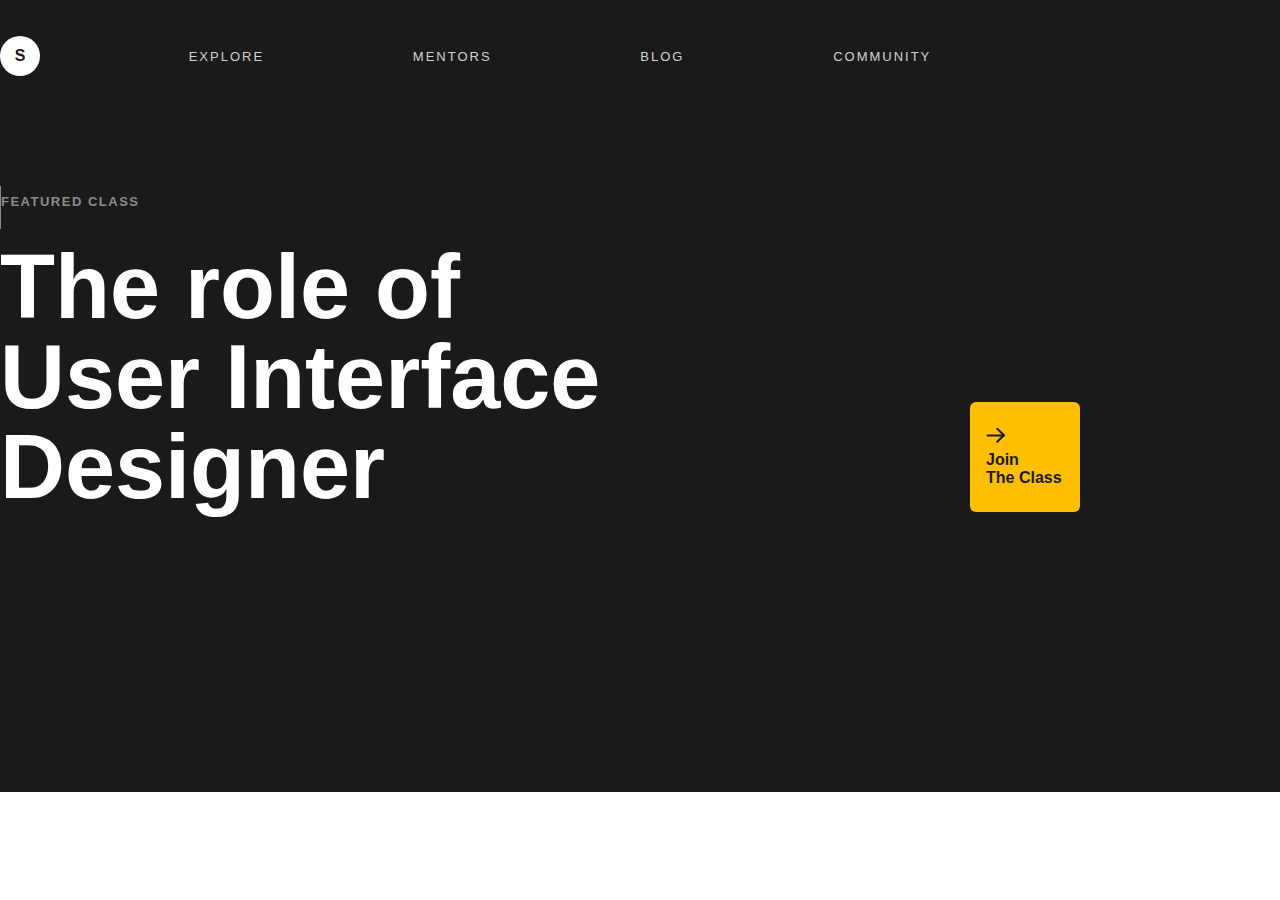
==== index.html @ 97f4c4f5 "create navigation block" ====
<!DOCTYPE html>
<html lang="en">
<head>
    <meta charset="UTF-8">
    <meta name="viewport" content="width=device-width, initial-scale=1.0">
    <title>Document</title>
    <link rel="stylesheet" href="style.css">
</head>
<body>
    <header class="header">
        <div class="container">
            <nav class="navigation">
                <a href="" class="logo">S</a>
                <ul class="navigation-holder">
                    <li class="nav-links">
                        <a href="#">Explore</a>
                    </li>
                    <li class="nav-links">
                        <a href="#">Mentors</a>
                    </li>
                    <li class="nav-links">
                        <a href="#">Blog</a>
                    </li>
                    <li class="nav-links">
                        <a href="#">Community</a>
                    </li>
                </ul>
            </nav>
           
            <section class="header-title">
                <span class="header-subtitle-text">featured class</span>
                <h1 class="header-title-text">
                    The role of
                    User Interface
                    Designer
                </h1>

                <a href="#" class="join">
                    <img src="img/img/icons/arrow.svg" alt="">
                    <span class="join-text">Join <br> The Class</span>
                </a>
            </section>
        </div>
    </header>
    
</body>
</html>
---- style.css ----
*{
    box-sizing: border-box;
    margin: 0;
    font-family: Arial, Helvetica, sans-serif;
}
.container {
    max-width: 1080px;
    margin: 0;
}

/*HEADER*/
.header {
background-color: #1A1A1A;
padding-top: 36px;
padding-bottom: 200px;
}
.navigation {
    display: flex;
    justify-content: space-between;
    align-items: center;
}
.logo {
    width: 40px;
    height: 40px;
    border-radius: 50%;
    background-color: #fff;
    display: flex;
    justify-content: center;
    align-items: center;
    text-decoration: none ;
    color: #1a1a1a;
    font-weight: bold;
}
.navigation-holder {
    list-style-type: none;
    padding: 0;
    display: flex;
    flex-grow: 1;
    justify-content: space-evenly;
}
.nav-links a {
    text-decoration: none;
    color: #D1D1D1;
    text-transform: uppercase;
    letter-spacing: 2px;
    font-size: 13px;
} 

.header-title {
    margin-top: 110px;
    margin-bottom: 80px;
    position: relative;
}
.header-subtitle-text {
    display: inline-block;
    border-left: 1px solid #8c8c8c;
    padding: 8px 0px 20px;
    color: #8c8c8c;
    font-weight: bold;
    text-transform: uppercase;
    font-size: 13px;
    letter-spacing: 1.5px;
    margin-bottom: 13px;
}
.header-title-text {
    font-size: 90px;
    font-weight: bold;
    color: #fff;
    max-width: 620px;
    line-height: 1;
}

.join {
    background-color: #febe02;
    position: absolute;
    right: 0;
    bottom: 0;
    width: 110px;
    height: 110px;
    padding: 16px;
    display: flex;
    flex-direction: column;
    justify-content: space-evenly;
    align-items: flex-start;
    text-decoration: none;
    color: #1A1A1A;
    font-weight: bold;
    border-radius: 6px;
}
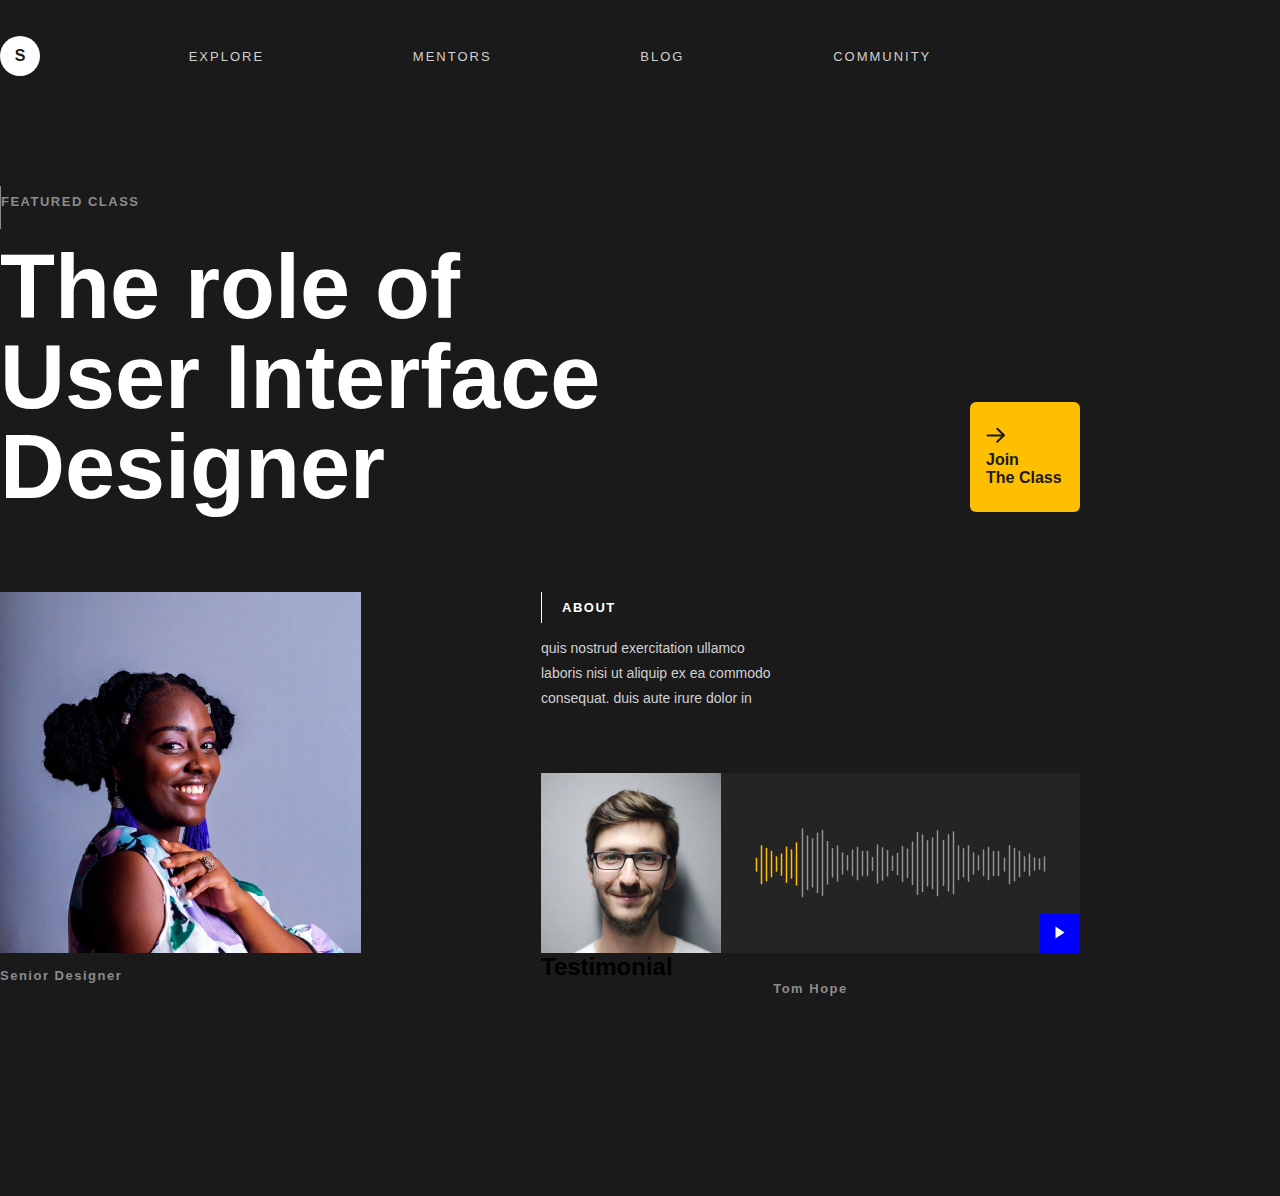
==== commit f04edbbb: "finisheader" ====
--- a/index.html
+++ b/index.html
@@ -40,6 +40,39 @@
                     <span class="join-text">Join <br> The Class</span>
                 </a>
             </section>
+            <section class="header-info-block">
+                <div class="card-info">
+                    <img src="img/img/girl-avatar.png" alt="" class="card-info-img">
+                    <h2 class="info-title">
+                        <span class="info-subtitle">Senior Designer</span>
+                    </h2>          
+                </div>
+
+                <div class="card-about">  
+                    <div class="about-text-wrapper">
+                        <span class="about-subtitle-text">About</span>
+                        <p class="about-desc">
+                            quis nostrud exercitation ullamco
+                            laboris nisi ut aliquip ex ea commodo
+                            consequat. duis aute irure dolor in
+                        </p>
+                    </div> 
+                    
+                    <div class="audio-block">  
+                        <img src="img/img/man-avatar.png" alt=""  >
+                        <div class="audio-container">
+                            <img src="img/img/audio.png" class="audio-track" alt="">
+                            <a href="#" class="play-btn">
+                                <img src="img/img/icons/play.svg" alt="">
+                            </a>
+                        </div>   
+                                   
+                    </div>
+
+                    <h2 class="about-titile">Testimonial</h2>
+                    <span class="about-subtitle">Tom Hope</span>
+                </div>
+            </section>
         </div>
     </header>
     
--- a/style.css
+++ b/style.css
@@ -86,4 +86,92 @@
     color: #1A1A1A;
     font-weight: bold;
     border-radius: 6px;
+}
+
+.header-info-block {
+    display: flex;
+    justify-content: space-between;
+}
+.card-info {
+    max-width: 361px;
+}
+
+.card-info-img {
+    display:flex;
+}
+.info-title{
+    font-size: 20px;
+    font-weight: bold;
+    color: #fff;
+    letter-spacing: 0.5px;
+    margin-top: 15px;
+    margin-bottom: 4px;
+}
+.info-subtitle {
+    font-size: 13px;
+    color: #8c8c8c;
+    font-weight: bold;
+    letter-spacing: 1.5px;
+    display: block;
+}
+
+.about-subtitle-text {
+    display: inline-block;
+    border-left: 1px solid #fff;
+    padding: 8px 0 8px 20px;
+    color: #fff;
+    font-weight: bold;
+    text-transform: uppercase;
+    font-size: 13px;
+    letter-spacing: 1.5px;
+    margin-bottom: 13px;
+}
+.about-desc {
+    color: #D1D1D1;
+    max-width: 240px;
+    font-size: 14px;
+    line-height: 1.8;
+}
+
+.audio-block {
+    background-color: #242424;
+    display: flex;
+    margin-top: 61px;
+}
+.audio-container {
+    display: flex;
+    align-items: center;
+    justify-content: center;
+    flex: 1;
+    position: relative;
+    padding: 0 34px;
+}
+.play-btn {
+    display: flex;
+    background-color: blue;
+    width: 40px;
+    height: 40px;
+    align-items: center;
+    justify-content: center;
+    position: absolute;
+    right: 0;
+    bottom: 0;
+}
+
+.about-title {
+    font-size: 20px;
+    font-weight: bold;
+    color: #fff;
+    letter-spacing: 0.5px;
+    margin-bottom: 4px;
+    margin-top: 15px;
+    text-align: center;
+}
+.about-subtitle {
+    font-size: 13px;
+    color: #8c8c8c;
+    font-weight: bold;
+    letter-spacing: 1.5px;
+    text-align: center;
+    display: block;
 }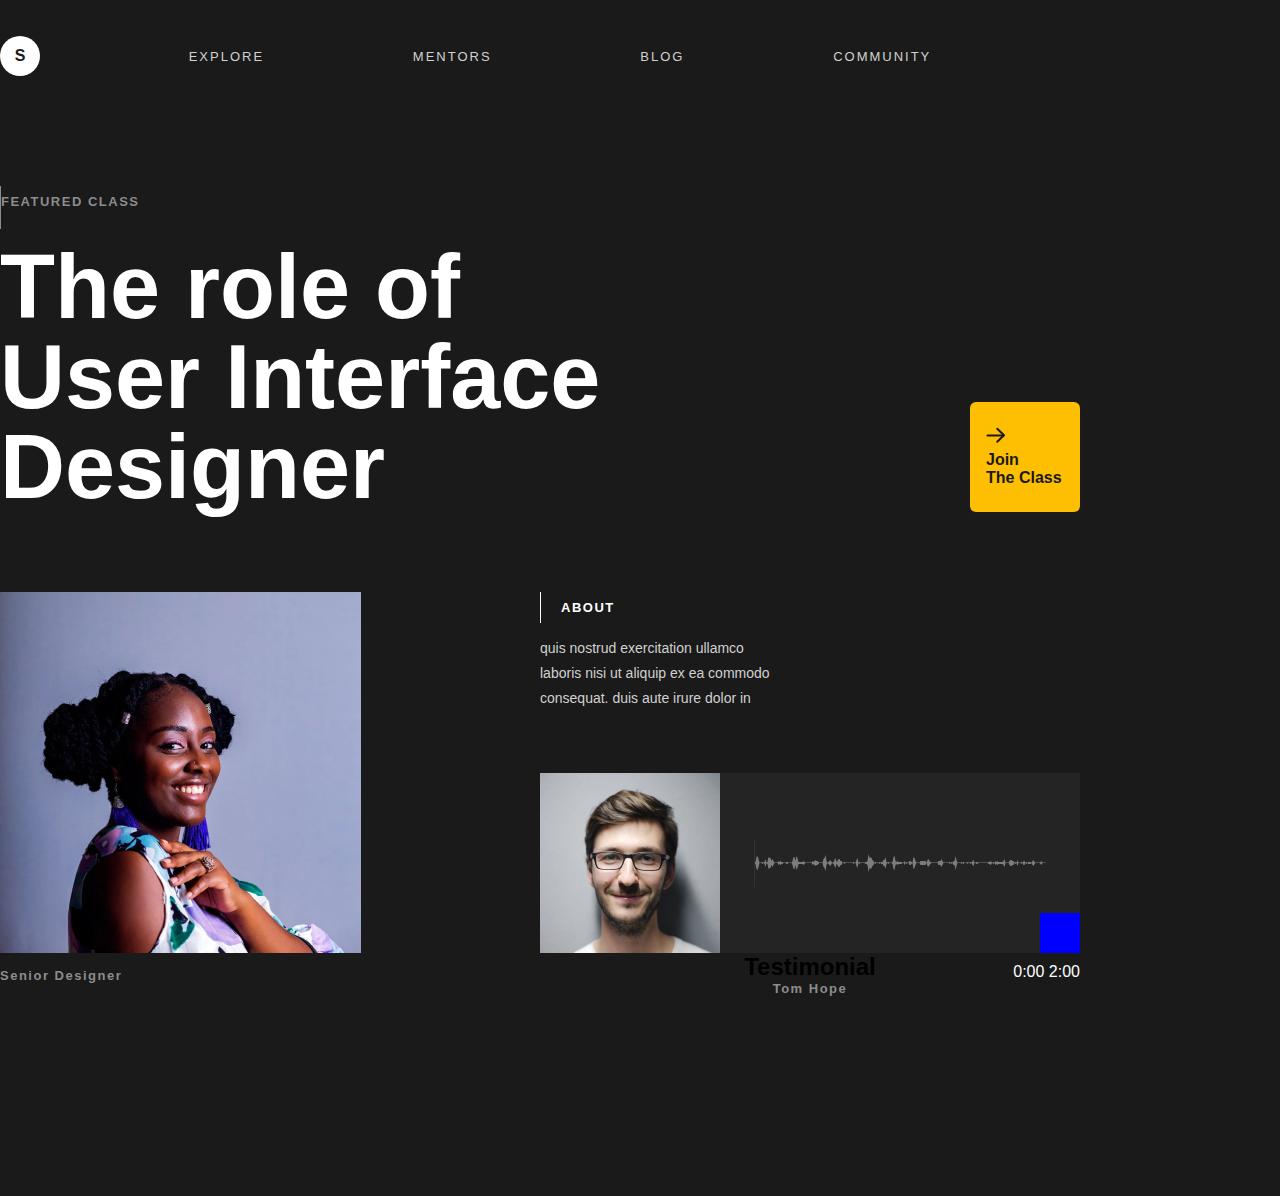
==== commit 6b5a2432: "finish" ====
--- a/index.html
+++ b/index.html
@@ -58,23 +58,35 @@
                         </p>
                     </div> 
                     
-                    <div class="audio-block">  
-                        <img src="img/img/man-avatar.png" alt=""  >
-                        <div class="audio-container">
-                            <img src="img/img/audio.png" class="audio-track" alt="">
-                            <a href="#" class="play-btn">
-                                <img src="img/img/icons/play.svg" alt="">
-                            </a>
-                        </div>   
-                                   
-                    </div>
+<div class="audio-holder">  <div class="audio-block">  
+    <img src="img/img/man-avatar.png" alt=""  >
+    <div class="audio-container">
+        <div class="audio-detail">
+            <div class="control">
+                <i class="fi-rr-play" id="playPause"></i>
+            </div>
+            <div id="wave"></div>
+        </div>    
+    </div>   
+</div>
+<div class="audio-author">
+  <div>
+<h2 class="about-titile">Testimonial</h2>
+<span class="about-subtitle">Tom Hope</span>
+</div>
+<div class="time">
+    <span id="current">0:00</span>
+    <span id="duration">0:00</span>
+</div>
+</div>
+</div>
 
-                    <h2 class="about-titile">Testimonial</h2>
-                    <span class="about-subtitle">Tom Hope</span>
+                  
                 </div>
             </section>
         </div>
     </header>
-    
+    <script src="wavesurfer.js"></script>
+    <script src="media.js"></script>
 </body>
 </html>--- a/style.css
+++ b/style.css
@@ -1,3 +1,4 @@
+@import url(https://cdn-uicons.flaticon.com/uicons-regular-rounded/css/uicons-regular-rounded.css);
 *{
     box-sizing: border-box;
     margin: 0;
@@ -174,4 +175,37 @@
     letter-spacing: 1.5px;
     text-align: center;
     display: block;
+}
+.audio-holder {
+    width: 540px;
+}
+.audio-detail {
+    flex: 1;
+}
+.control {
+    position: absolute;
+    right: 0;
+    bottom: 0;
+}
+.control i {
+    width: 40px;
+    height: 40px;
+    display: flex;
+    justify-content: center;
+    align-items: center;
+    font-size: 1.25rem;
+    background-color: blue;
+    color: white;
+    cursor: pointer;
+}
+.audio-author {
+    display: flex;
+    justify-content: center;
+    position: relative;
+}
+.time{
+    color: #fff;
+    position: absolute;
+    top: 10px;
+    right: 0;
 }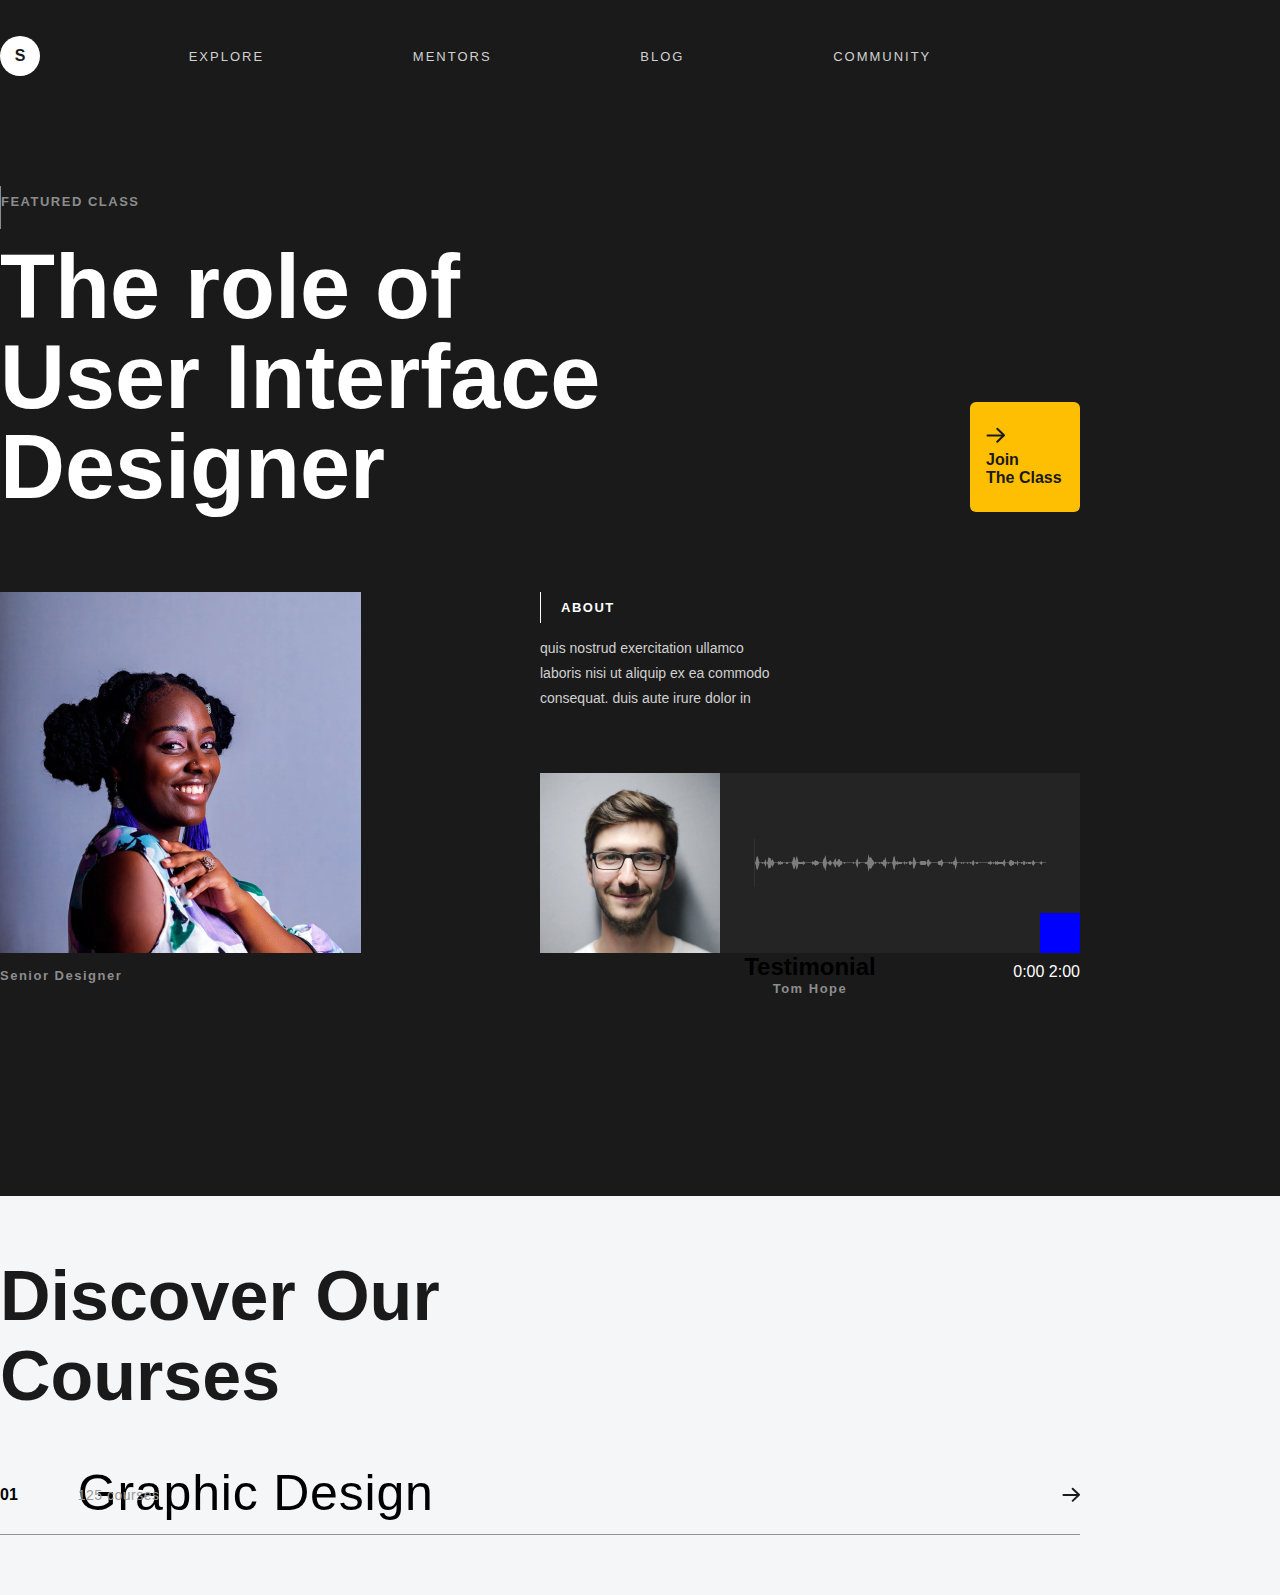
==== commit e18c4644: "finish" ====
--- a/index.html
+++ b/index.html
@@ -10,7 +10,8 @@
     <header class="header">
         <div class="container">
             <nav class="navigation">
-                <a href="" class="logo">S</a>
+                <a href="/" class="logo">S</a>
+                <a href="/" class="mob-btn">=</a>
                 <ul class="navigation-holder">
                     <li class="nav-links">
                         <a href="#">Explore</a>
@@ -86,6 +87,26 @@
             </section>
         </div>
     </header>
+    <footer class="footer">
+        <div class="container">
+            <section class="courses-info">
+                <h1 class="course-info-title">Discover Our <br> Courses</h1>
+
+                <section class="footer-row">
+                    <div class="left-block">
+                        <h4 class="course-number">01</h4>
+                        <div class="course-block">
+                            <h2 class="course-name">Graphic Design</h2>
+                            <span class="course-count">125 courses</span>
+                        </div>
+                    </div>
+                    <img src="img/img/icons/arrow.svg" width="18" alt="">
+                </section>
+
+            </section>
+        </div>
+    </footer>
+
     <script src="wavesurfer.js"></script>
     <script src="media.js"></script>
 </body>
--- a/style.css
+++ b/style.css
@@ -208,4 +208,141 @@
     position: absolute;
     top: 10px;
     right: 0;
+}
+/*footer*/
+.footer {
+    background-color: #F5F6F8;
+    padding: 60px 0;
+}
+.course-info-title {
+    font-weight: 600;
+    font-size: 70px;
+    color: #1A1A1A;
+    padding-bottom: 40px;
+}
+.footer-row {
+    display: flex;
+    justify-content: space-between;
+    align-items: center;
+    border-bottom: 1px solid #939495;
+    padding: 30px 0;
+}
+.left-block {
+    display: flex;
+    align-items: center;
+}
+.corse-number {
+    font-style: normal;
+    font-weight: 600;
+    font-size: 25px;
+    color: #a2a2a4;
+}
+.course-block {
+    margin-left: 60px;
+    line-height: 1.5px;
+}
+.course-name {
+    font-style: normal;
+    font-weight: 400;
+    font-size: 50px;
+    letter-spacing: 0.8px;
+    color: #000000;
+}
+.course-count {
+    font-style: normal;
+    font-weight: 400;
+    font-size: 14px;
+    letter-spacing: 0.5px;
+    color: #9a9a9b;
+}
+@media (max-width: 1120px) {
+.container {
+    padding: 0 20px;
+}
+}
+@media (max-width: 992px){
+.header-info-block{
+    flex-direction: column;
+}
+.card-about{
+    align-self: flex-end;
+}
+.audio-container {
+    order: -1;
+}
+.course-row {
+    flex-wrap: wrap;
+    margin-bottom: 0;
+}
+.course-card{
+    display: flex;
+    margin-bottom: 60px;
+}
+.card-big, .card-small {
+    width: 100%;
+}
+.img-container, .info-container {
+    width: 50%;
+}
+.img-card-1, .img-card-3{
+    margin-right: 40px;
+}
+.img-card-2, .img-card-4 {
+    order: 2;
+    margin-left: 40px;
+}
+}
+@media (max-width: 756px) {
+    .course-card {
+        flex-direction: column;
+    }
+    .img-card-1 , .img-card-3, .img-card-2 , .img-card-4 {
+        margin: 0;
+    }
+    .img-container, .info-container {
+        width: 100%;
+    }
+    .img-card-2, .img-card-4 {
+        order: -1;
+    }
+
+}
+@media (max-width: 578px) {
+    .navigation-holder {
+        display: none;
+    }
+    .mob-btn {
+        display: inline-block;
+        text-decoration: none;
+        font-size: 60px;
+        color: #fff;
+    }
+    .header-title-text {
+        font-size: 60px;
+    }
+    .join{
+        display: none;
+    }
+    .card-info-img {
+        max-width: 100%;
+    }
+    .audio-holder, .card-about {
+        width: 100%;
+    }
+    .audio-block img{
+        display: none;
+    }
+    .audio-container {
+        padding: 0 42px 0 0;
+    }
+    .control i{
+        height: 48px;
+    }
+    .course-name {
+        font-size: 24px;
+    }
+
+}
+.mob-btn{
+    display: none;
 }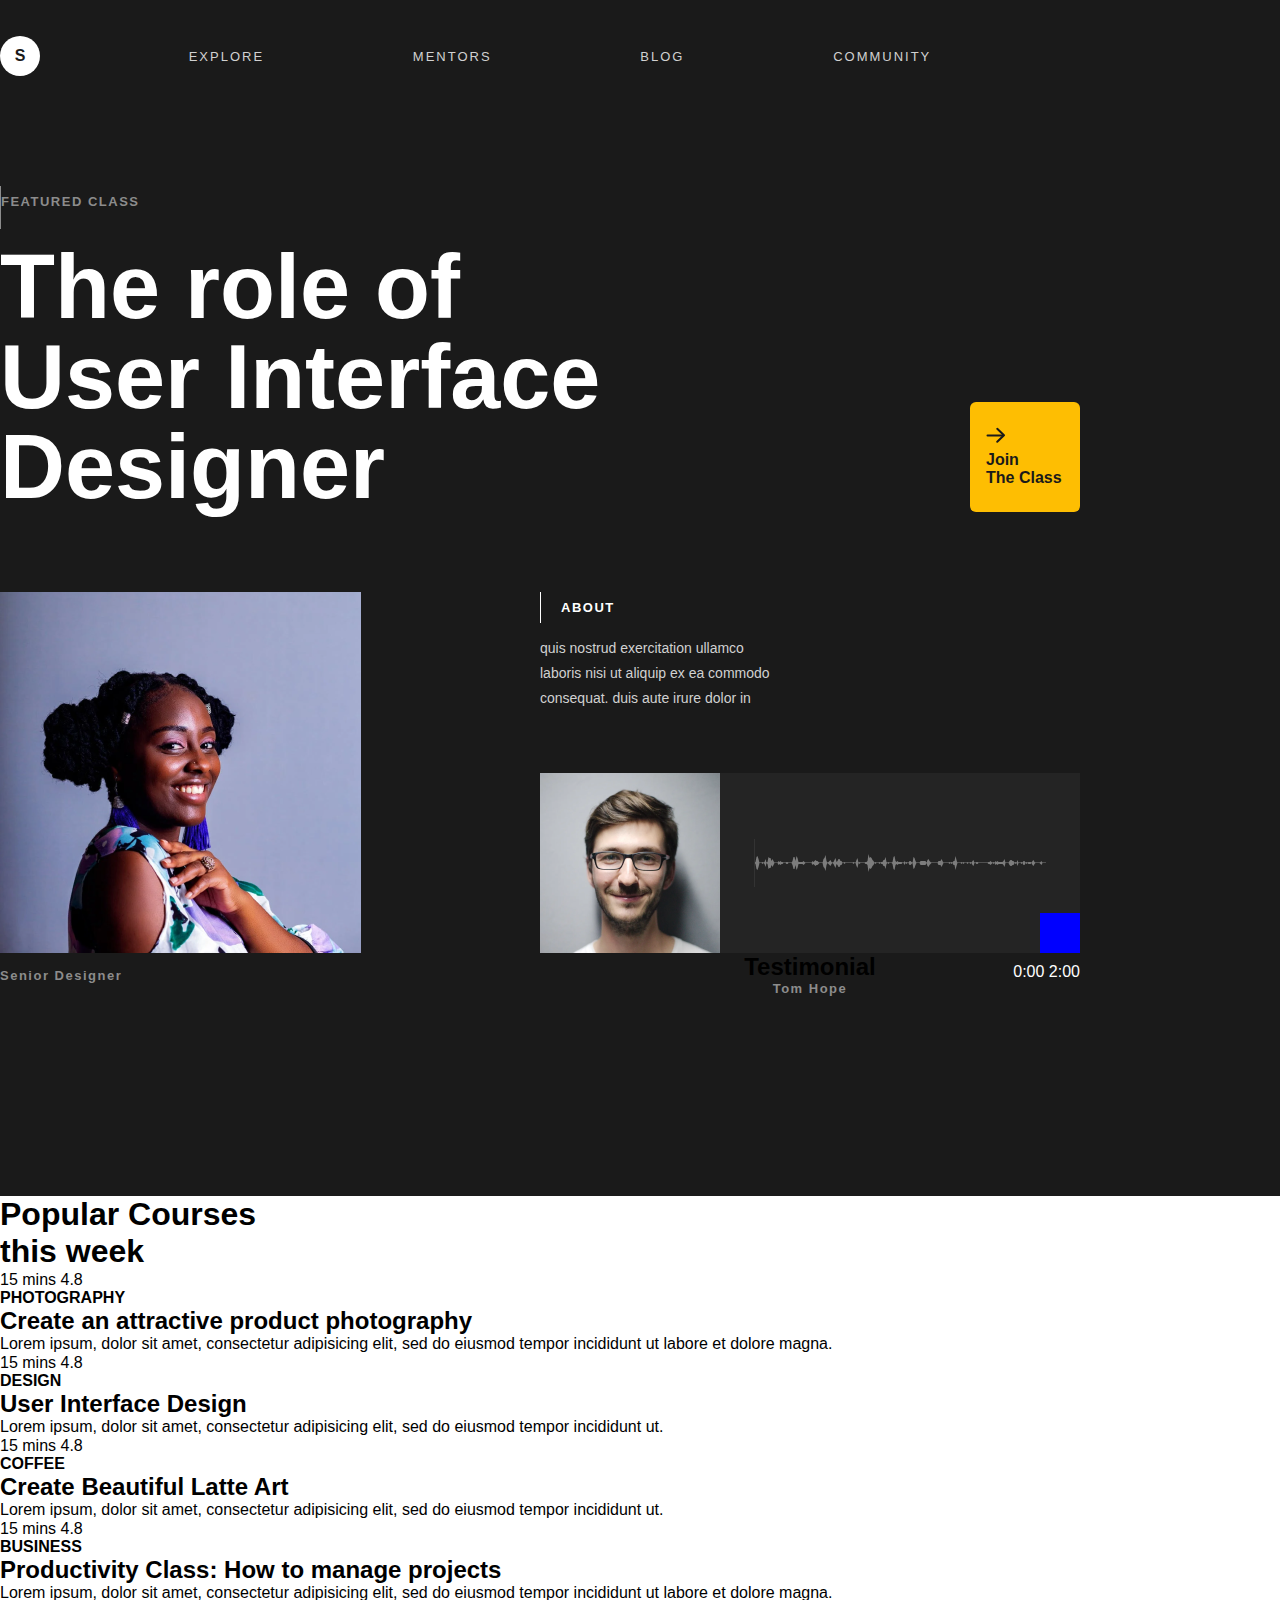
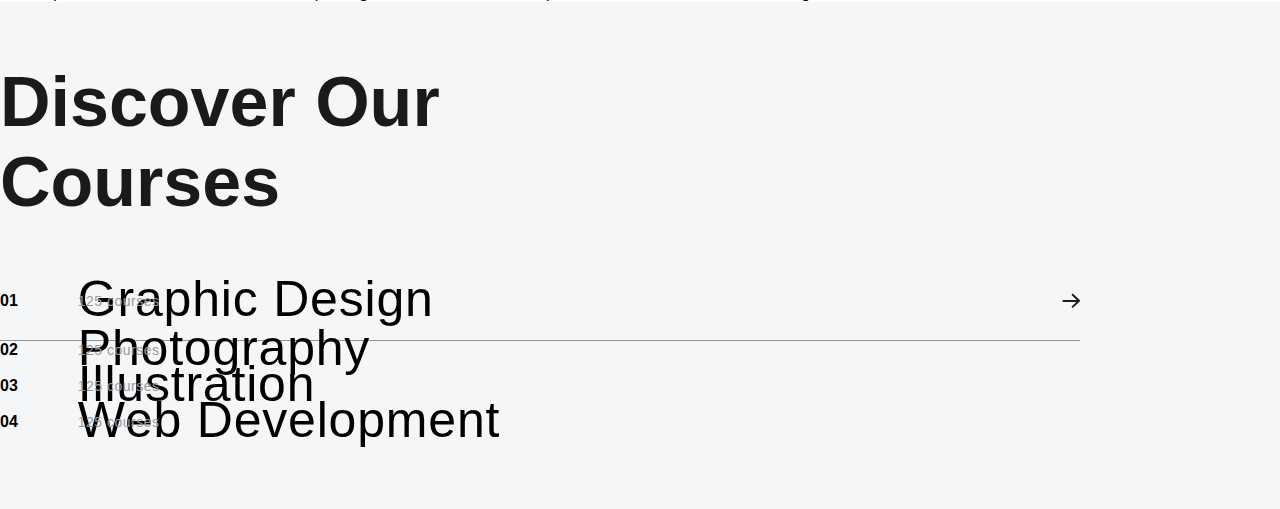
==== commit 2ca11efc: "finish" ====
--- a/index.html
+++ b/index.html
@@ -87,6 +87,101 @@
             </section>
         </div>
     </header>
+
+    <main class="main-container">
+        <div class="container">
+     <section class="courses">
+     <h1 class="course-section-title">Popular Courses <br> this week</h1>
+     
+     <section class="course-row">
+     <div class="course-card card-big">
+     <div class="img-container img-card-1">
+     <span class="btn-time">15 mins</span>
+     <span class="btn-raiting">
+     4.8
+     <img src="img/icons/star.svg" width="15" height="15" alt="">
+     </span>
+     </div>
+     
+     <div class="info-container">
+     <h4 class="course-category">PHOTOGRAPHY</h4>
+     
+     <h2 class="course-title">Create an attractive product photography</h2>
+     <p class="course-desc">Lorem ipsum, dolor sit amet, consectetur
+         adipisicing elit, sed do eiusmod tempor
+         incididunt ut labore et dolore magna.
+     </p>
+     </div>
+     </div>
+     
+     <div class="course-card card-small">
+        <div class="img-container img-card-2">
+           <span class="btn-time">15 mins</span>
+           <span class="btn-raiting">
+           4.8
+           <img src="img/icons/star.svg" width="15" height="15" alt="">
+           </span>
+        </div>
+     
+        <div class="info-container">
+           <h4 class="course-category">DESIGN</h4>
+           
+           <h2 class="course-title">User Interface Design</h2>
+           
+           <p class="course-desc">Lorem ipsum, dolor sit amet, consectetur
+               adipisicing elit, sed do eiusmod tempor
+               incididunt ut.
+           </p>
+           </div>
+     </div>
+     </section>
+     
+     <section class="course-row">
+        <div class="course-card card-small">
+           <div class="img-container img-card-3">
+              <span class="btn-time">15 mins</span>
+              <span class="btn-raiting">
+              4.8
+              <img src="img/icons/star.svg" width="15" height="15" alt="">
+              </span>
+           </div>
+        
+           <div class="info-container">
+              <h4 class="course-category">COFFEE</h4>
+              
+              <h2 class="course-title">Create Beautiful Latte Art</h2>
+              
+              <p class="course-desc">Lorem ipsum, dolor sit amet,
+                  consectetur adipisicing elit,
+                   sed do eiusmod tempor incididunt ut.
+              </p>
+              </div>
+        </div>
+        <div class="course-card card-big">
+           <div class="img-container img-card-4">
+           <span class="btn-time">15 mins</span>
+           <span class="btn-raiting">
+           4.8
+           <img src="img/icons/star.svg" width="15" height="15" alt="">
+           </span>
+           </div>
+           
+           <div class="info-container">
+           <h4 class="course-category">BUSINESS</h4>
+           
+           <h2 class="course-title">Productivity Class: How to manage projects</h2>
+           
+           <p class="course-desc">Lorem ipsum, dolor sit amet, consectetur
+               adipisicing elit, sed do eiusmod tempor
+               incididunt ut labore et dolore magna.
+           </p>
+           </div>
+           </div>
+     </section>
+    </section>
+</div>
+</main>
+
     <footer class="footer">
         <div class="container">
             <section class="courses-info">
@@ -103,6 +198,40 @@
                     <img src="img/img/icons/arrow.svg" width="18" alt="">
                 </section>
 
+                <section class="foother-row">
+                    <div class="left-block">
+                    <h4 class="course-number">02</h4>
+                    <div class="course-block">
+                    <h2 class="course-name">Photography</h2>
+                    <span class="course-count">125 courses</span>
+                    </div>
+                    </div>
+                    <img src="img/icons/arrow.svg" width="18" alt="">
+                    </section>
+              
+                    <section class="foother-row">
+                       <div class="left-block">
+                       <h4 class="course-number">03</h4>
+                       <div class="course-block">
+                       <h2 class="course-name">Illustration</h2>
+                       <span class="course-count">125 courses</span>
+                       </div>
+                       </div>
+                       <img src="img/icons/arrow.svg" width="18" alt="">
+                       </section>
+              
+              <section class="foother-row">
+                 <div class="left-block">
+                 <h4 class="course-number">04</h4>
+                 <div class="course-block">
+                 <h2 class="course-name">Web Development</h2>
+                 <span class="course-count">125 courses</span>
+                 </div>
+                 </div>
+                 <img src="img/icons/arrow.svg" width="18" alt="">
+                 </section>
+                 
+
             </section>
         </div>
     </footer>
--- a/style.css
+++ b/style.css
@@ -284,8 +284,20 @@
 .img-container, .info-container {
     width: 50%;
 }
+.img-card-1 {
+    background-image: url(https://kartinki.pics/uploads/posts/2022-02/1645542281_27-kartinkin-net-p-kartinki-dlya-estetiki-28.jpg);
+}
+.img-card-3{
+    background-image: url(https://avatars.dzeninfra.ru/get-zen_doc/9722138/pub_64479e0843bf4a3dcaa2003e_6447a1d685446f66f8198fcc/scale_1200);
+}
 .img-card-1, .img-card-3{
     margin-right: 40px;
+}
+.img-card-2 {
+    background-image: url(https://idbi.ru/files/1/5354/12342506/original/01.jpg);
+}
+.img-card-4{
+    background-image: url(https://i.pinimg.com/736x/e9/00/b4/e900b4bc453fc64caa0f6660883a5c4a.jpg);
 }
 .img-card-2, .img-card-4 {
     order: 2;
